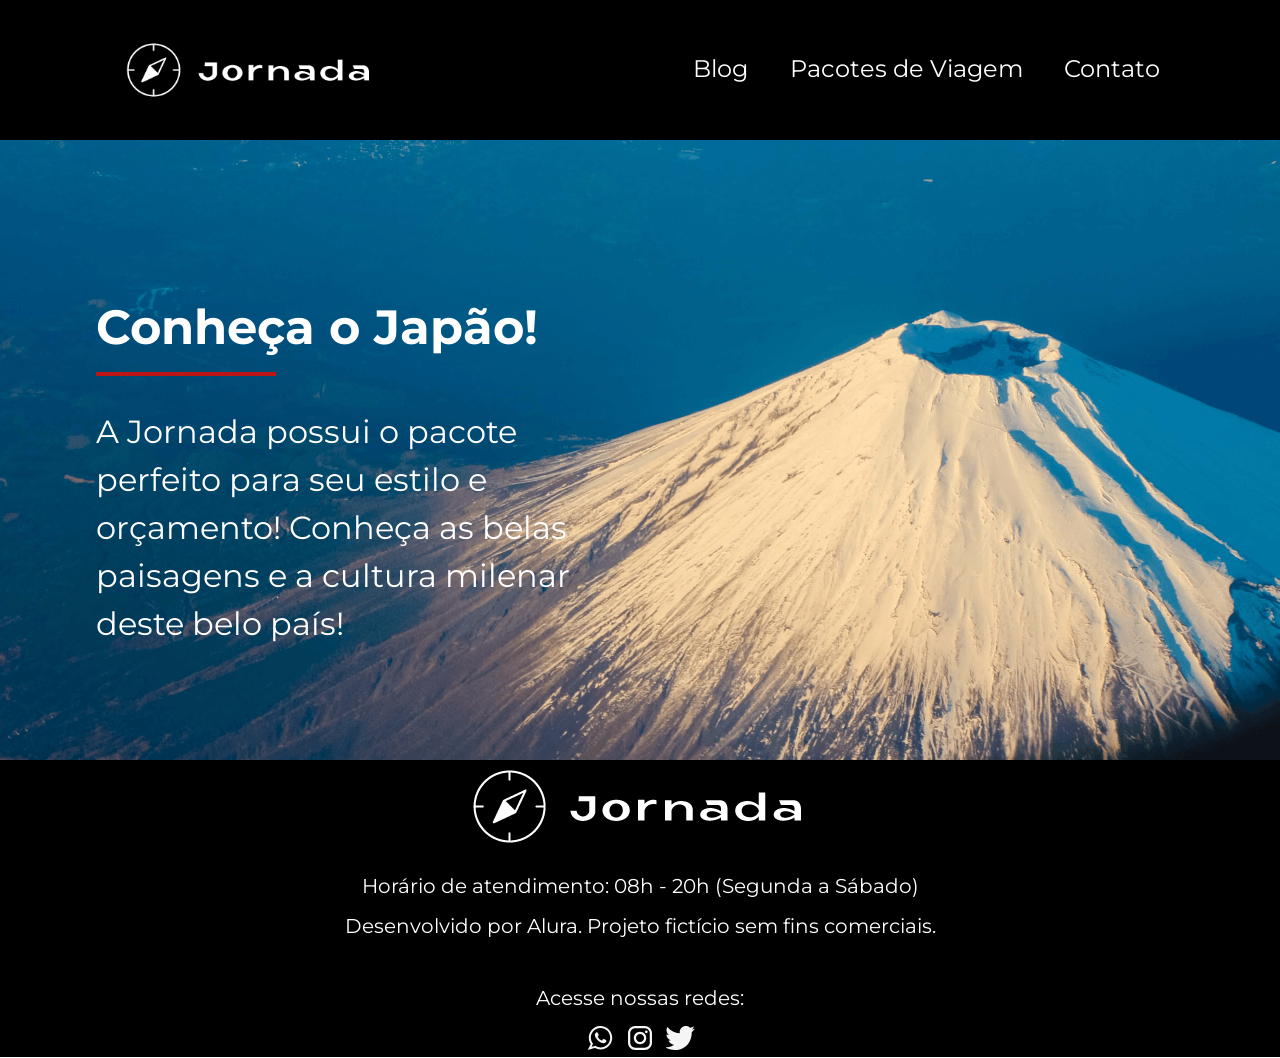
==== pacotes.html @ ea3b1d3c "Finaliza o hero mobile, tablet e desktop de Pacotes de Viagem, Conheca o Japao." ====
<!doctype html>
<html lang="en">
  <html lang="pt-BR">
    <head>
      <meta charset="UTF-8" />
      <meta name="viewport" content="width=device-width, initial-scale=1.0" />
      <meta
        name="description"
        content="Jornada Viagens, uma agência apaixonada por criar viagens inesquecíveis"
      />
      <meta name="og:title" content="Pacotes de Viagem" />
      <meta
        name="og:description"
        content="Jornada Viagens, uma agência apaixonada por criar viagens inesquecíveis"
      />
      <meta
        name="og:image"
        content="https://guilherme-fermino-de-souza.github.io/jornada-viagens/img/logo-jornada-viagens-branco.png"
      />
      <meta name="og:type" content="website" />
      <!-- <meta name="og:url" content="https://guilherme-fermino-de-souza.github.io/jornada-viagens"> -->

      <link rel="icon" href="favicon.svg" type="xml/svg" />
      <link rel="stylesheet" href="./css/style.css" />
      <title>Jornada Viagens</title>
    </head>
    <body>
      <header class="main-header">
        <a class="logo" href="index.html" title="Voltar para a página inicial">
          <img
            class="img-mobile"
            src="img/bussola-jornada-branca.png"
            alt="Bússola da logo Jornada Viagens na cor branca"
          />
          <img
            class="img-desktop"
            src="img/logo-jornada-branco.png"
            alt="Logo Jornada Viagens na cor branca"
          />
        </a>
        <div class="navigation-menu">
          <label for="menu">
            <img src="img/menu.png" alt="menu" />
          </label>
          <input type="checkbox" id="menu" hidden />
          <nav>
            <ul class="list-link">
              <li>
                <a href="blog.html" target="_blank" title="Acessar Blog"
                  >Blog</a
                >
              </li>
              <li>
                <a
                  href="pacotes.html"
                  target="_blank"
                  title="Acessar Pacotes de viagem"
                  >Pacotes de Viagem</a
                >
              </li>
              <li>
                <a href="contato.html" target="_blank" title="Acessar Contatos"
                  >Contato</a
                >
              </li>
            </ul>
          </nav>
        </div>
      </header>

      <section class="pacotes-hero">
        <div class="hero-img"></div>
        <div class="text-content">
          <div class="section-title">
            <h2>Conheça o Japão!</h2>
            <hr />
          </div>
          <h3>
            A Jornada possui o pacote perfeito para seu estilo e orçamento!
            Conheça as belas paisagens e a cultura milenar deste belo país!
          </h3>
        </div>
      </section>

      <footer class="main-footer">
        <div class="footer-content">
          <img
            src="img/logo-jornada-viagens-branco.png"
            alt="logo completo Jornada Viagens"
          />
          <p>Horário de atendimento: 08h - 20h (Segunda a Sábado)</p>
          <p>Desenvolvido por Alura. Projeto fictício sem fins comerciais.</p>
        </div>
        <div class="footer-social">
          <p>Acesse nossas redes:</p>

          <div class="socials">
            <a
              href="#"
              target="_blank"
              title="Entre em contato através do whatsapp do Jornada Viagens"
            >
              <img
                src="img/footer-icon-whatsapp.svg"
                alt="ícone do Whatsapp na cor branca"
              />
            </a>

            <a
              href="#"
              target="_blank"
              title="Acesse o Instagram do Jornada Viagens"
            >
              <img
                src="img/footer-icon-instagram.svg"
                alt="ícone do Instagram na cor branca"
              />
            </a>

            <a
              href="#"
              target="_blank"
              title="Acesse o Twitter do Jornada Viagens"
            >
              <img
                src="img/footer-icon-twitter.svg"
                alt="ícone do Twitter na cor branca"
              />
            </a>
          </div>
        </div>
      </footer>
    </body>
  </html>
</html>
---- css/style.css ----
@import url(global.css);
@import url(header.css);
@import url(hero.css);
@import url(offers.css);
@import url(categories.css);
@import url(destinations.css);
@import url(payments.css);
@import url(testmonials.css);
@import url(footer.css);
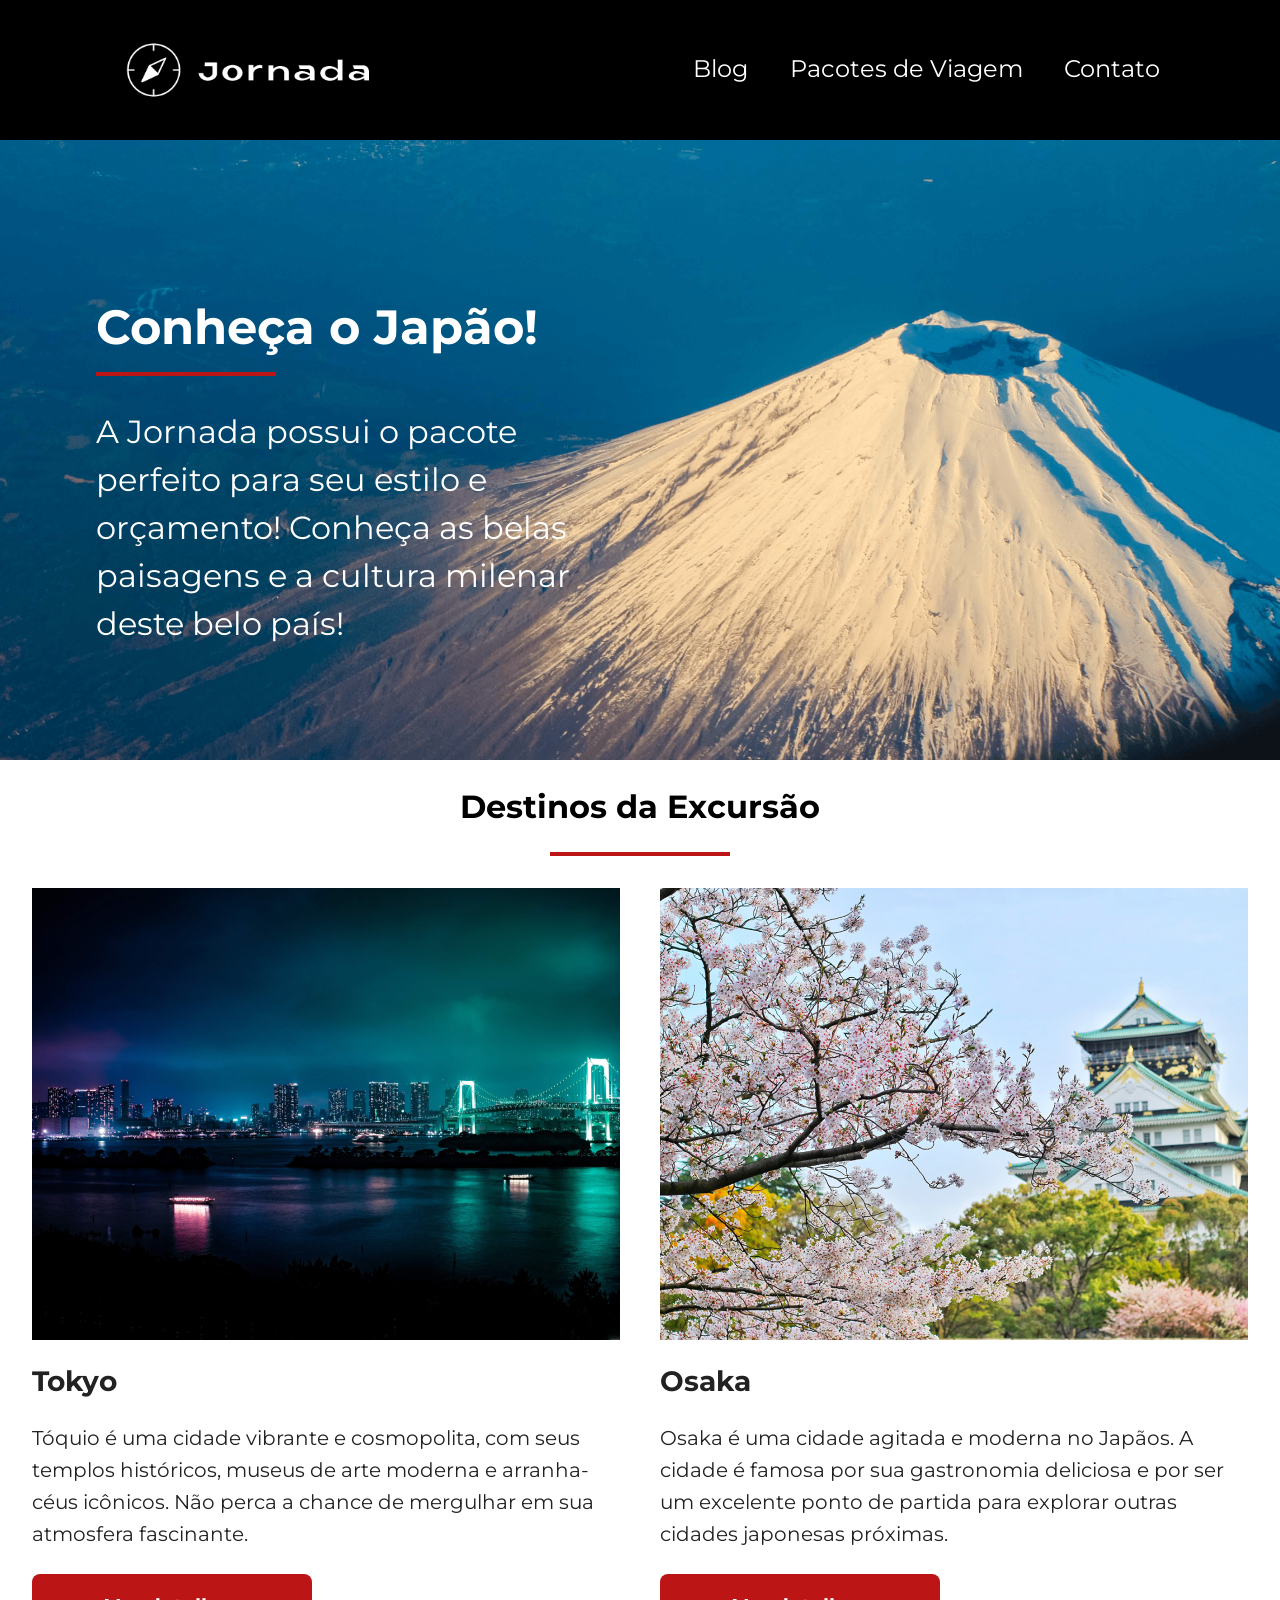
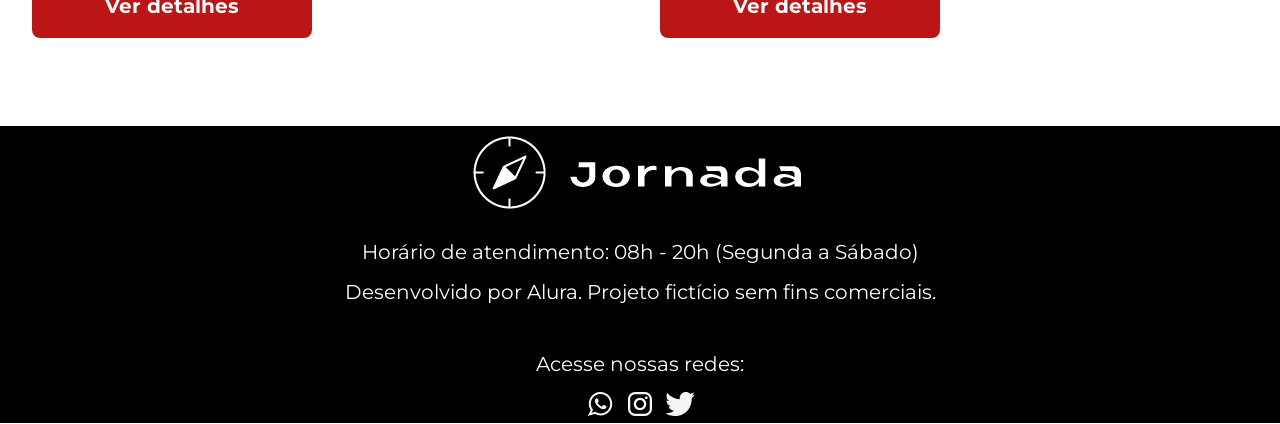
==== commit 5f7ef800: "Finaliza a parte mobile, desktop e tablet de Destinos da Excursao" ====
--- a/pacotes.html
+++ b/pacotes.html
@@ -82,6 +82,43 @@
         </div>
       </section>
 
+      <section class="destinations">
+        <div class="section-title">
+          <h2>Destinos da Excursão</h2>
+          <hr />
+        </div>
+        <div class="destination-items">
+          <article class="item">
+            <header>
+              <div class="img-item tokyo"></div>
+              <h3 class="content-title">Tokyo</h3>
+            </header>
+            <p class="content-text">
+              Tóquio é uma cidade vibrante e cosmopolita, com seus templos
+              históricos, museus de arte moderna e arranha-céus icônicos. Não
+              perca a chance de mergulhar em sua atmosfera fascinante.
+            </p>
+            <footer>
+              <a href="#" class="button">Ver detalhes</a>
+            </footer>
+          </article>
+          <article class="item">
+            <header>
+              <div class="img-item osaka"></div>
+              <h3 class="content-title">Osaka</h3>
+            </header>
+            <p class="content-text">
+              Osaka é uma cidade agitada e moderna no Japãos. A cidade é famosa
+              por sua gastronomia deliciosa e por ser um excelente ponto de
+              partida para explorar outras cidades japonesas próximas.
+            </p>
+            <footer>
+              <a href="#" class="button">Ver detalhes</a>
+            </footer>
+          </article>
+        </div>
+      </section>
+
       <footer class="main-footer">
         <div class="footer-content">
           <img
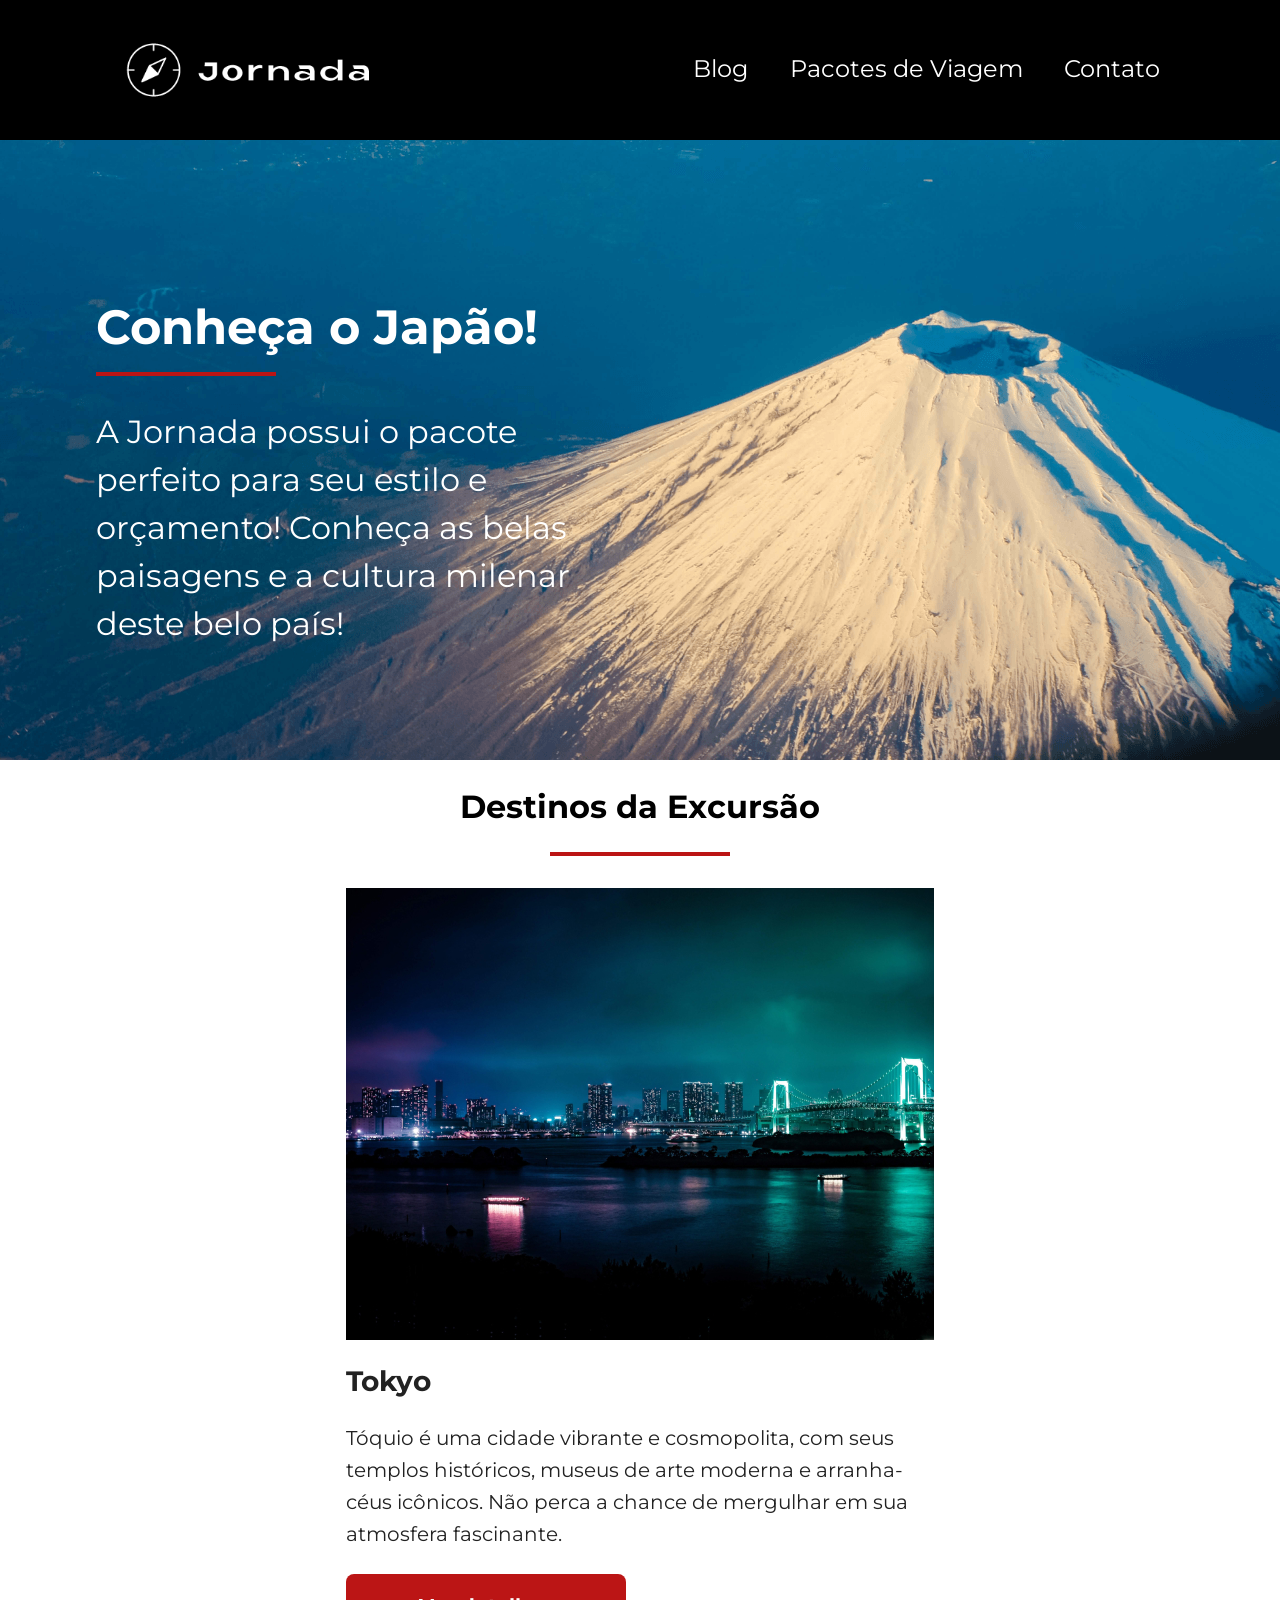
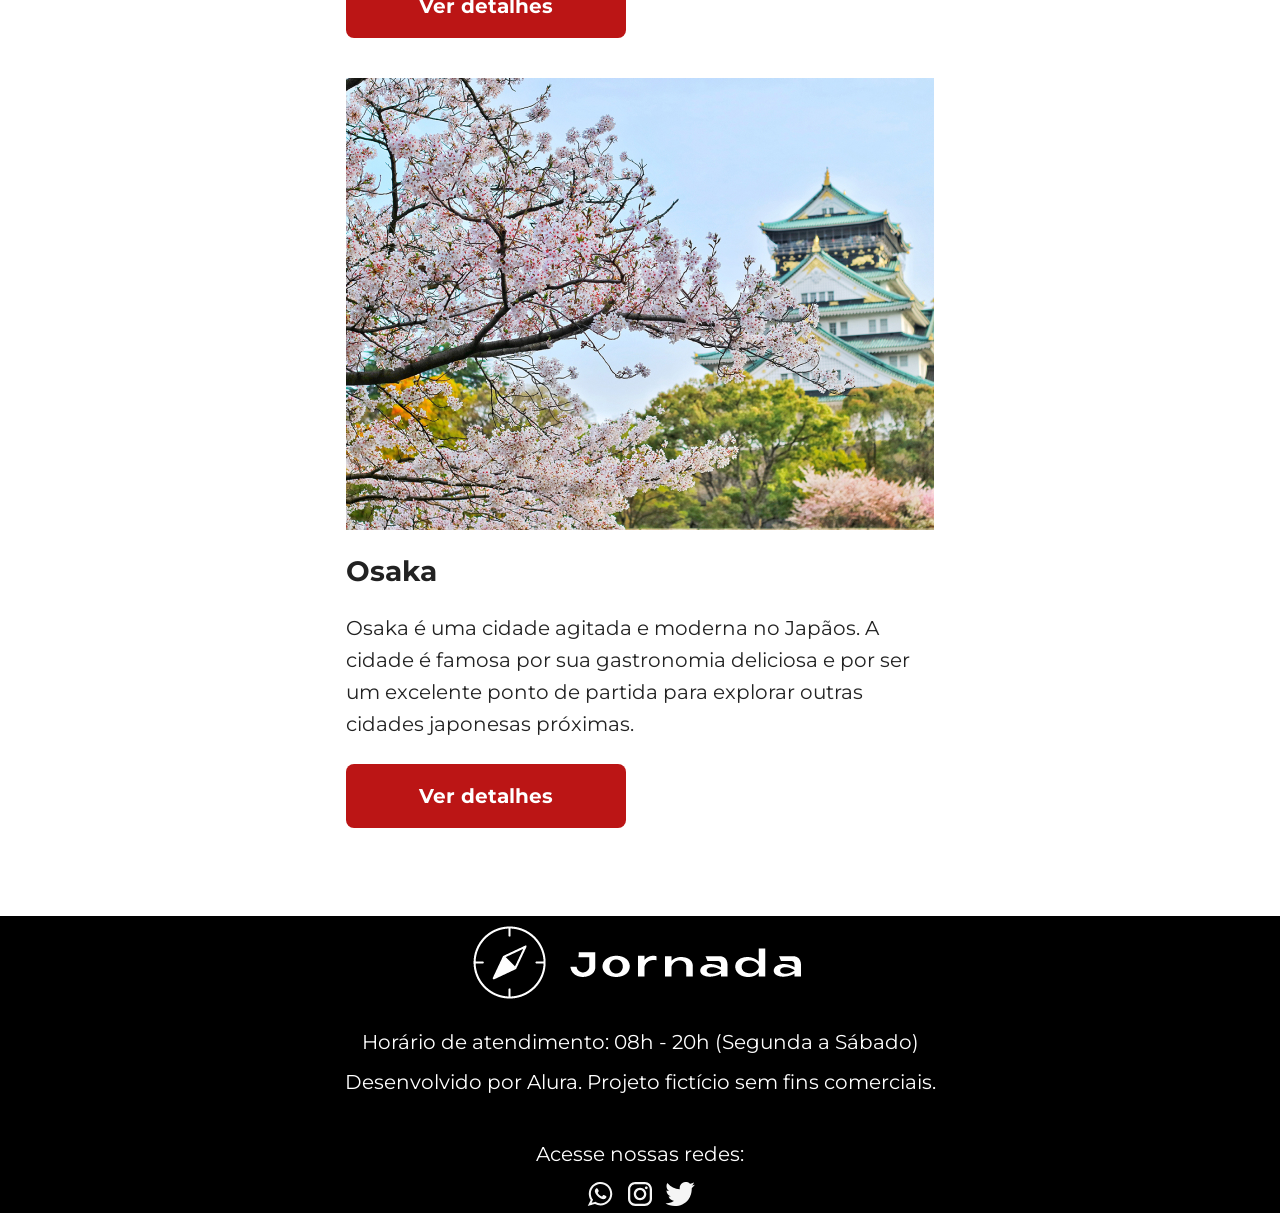
==== commit 69f29412: "Corrige problema de disposição de cards e adiciona base para Pagemento" ====
--- a/pacotes.html
+++ b/pacotes.html
@@ -119,6 +119,27 @@
         </div>
       </section>
 
+      <!-- <section class="payments">
+        <div class="section-title">
+          <h2>Pagamento</h2>
+          <hr />
+        </div>
+        <div class="content-container">
+          <div class="text-content">
+            <h3 class="content-title">Parcelamento em até 12x!</h3>
+            <p class="content-text">
+              Viaje pagando em até 12 parcelas no cartão, à vista no crédito com
+              5% de desconto ou no Pix com 10% de desconto!
+            </p>
+          </div>
+          <div class="image-gallery">
+            <div class="image first"></div>
+            <div class="image second"></div>
+            <div class="image thirdy colspan-2"></div>
+          </div>
+        </div>
+      </section> -->
+
       <footer class="main-footer">
         <div class="footer-content">
           <img
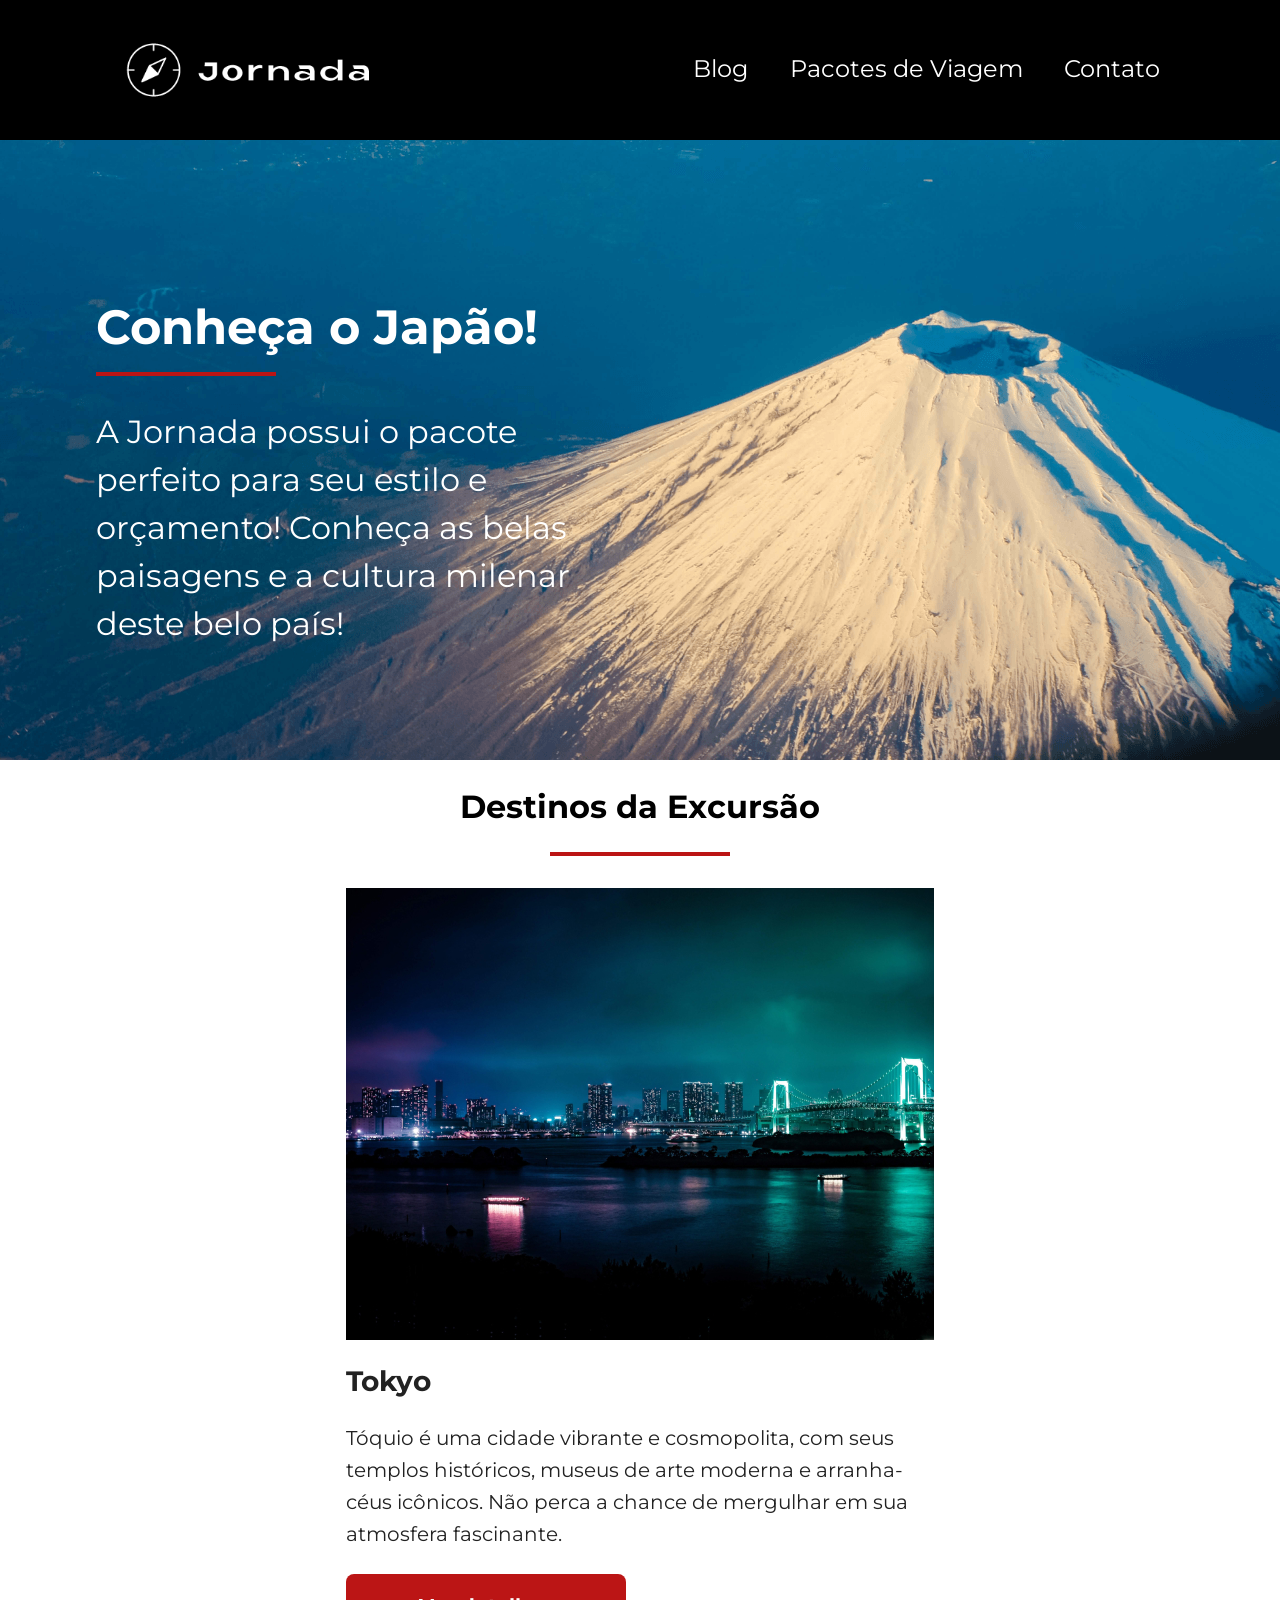
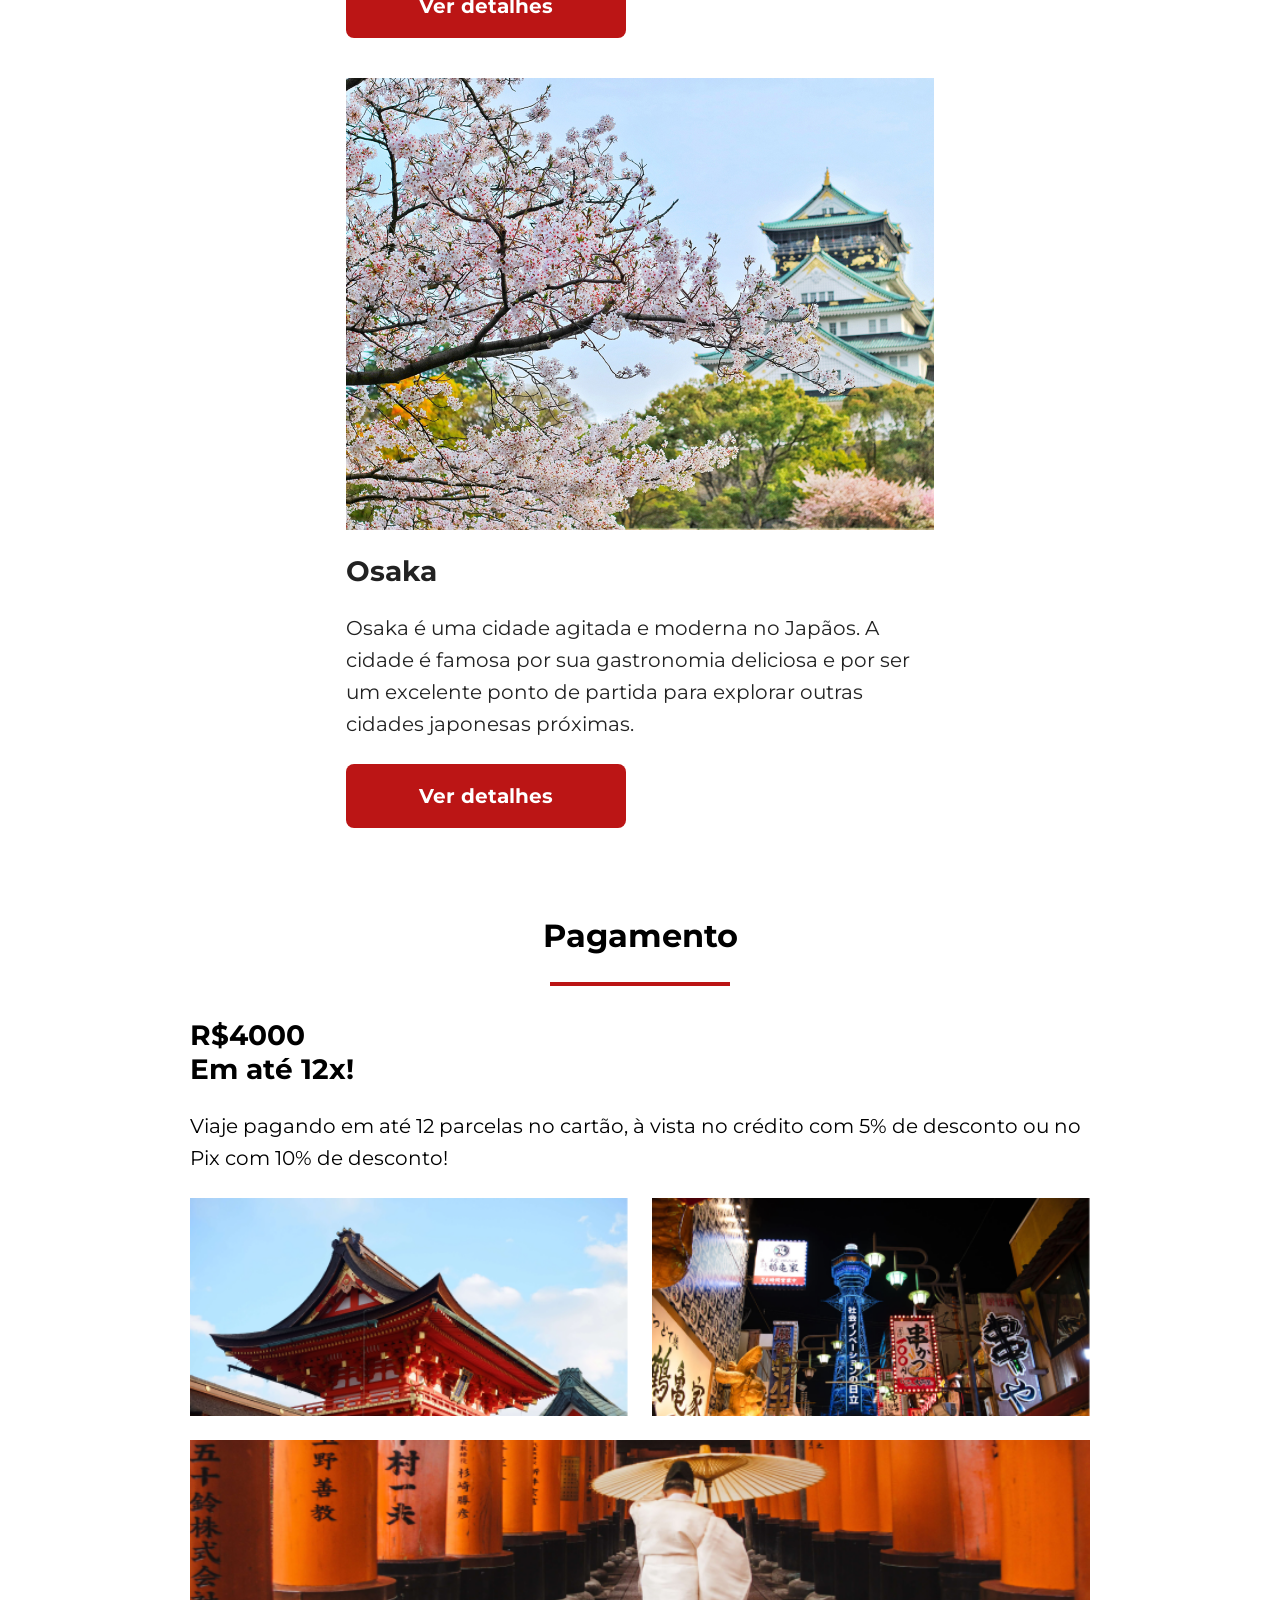
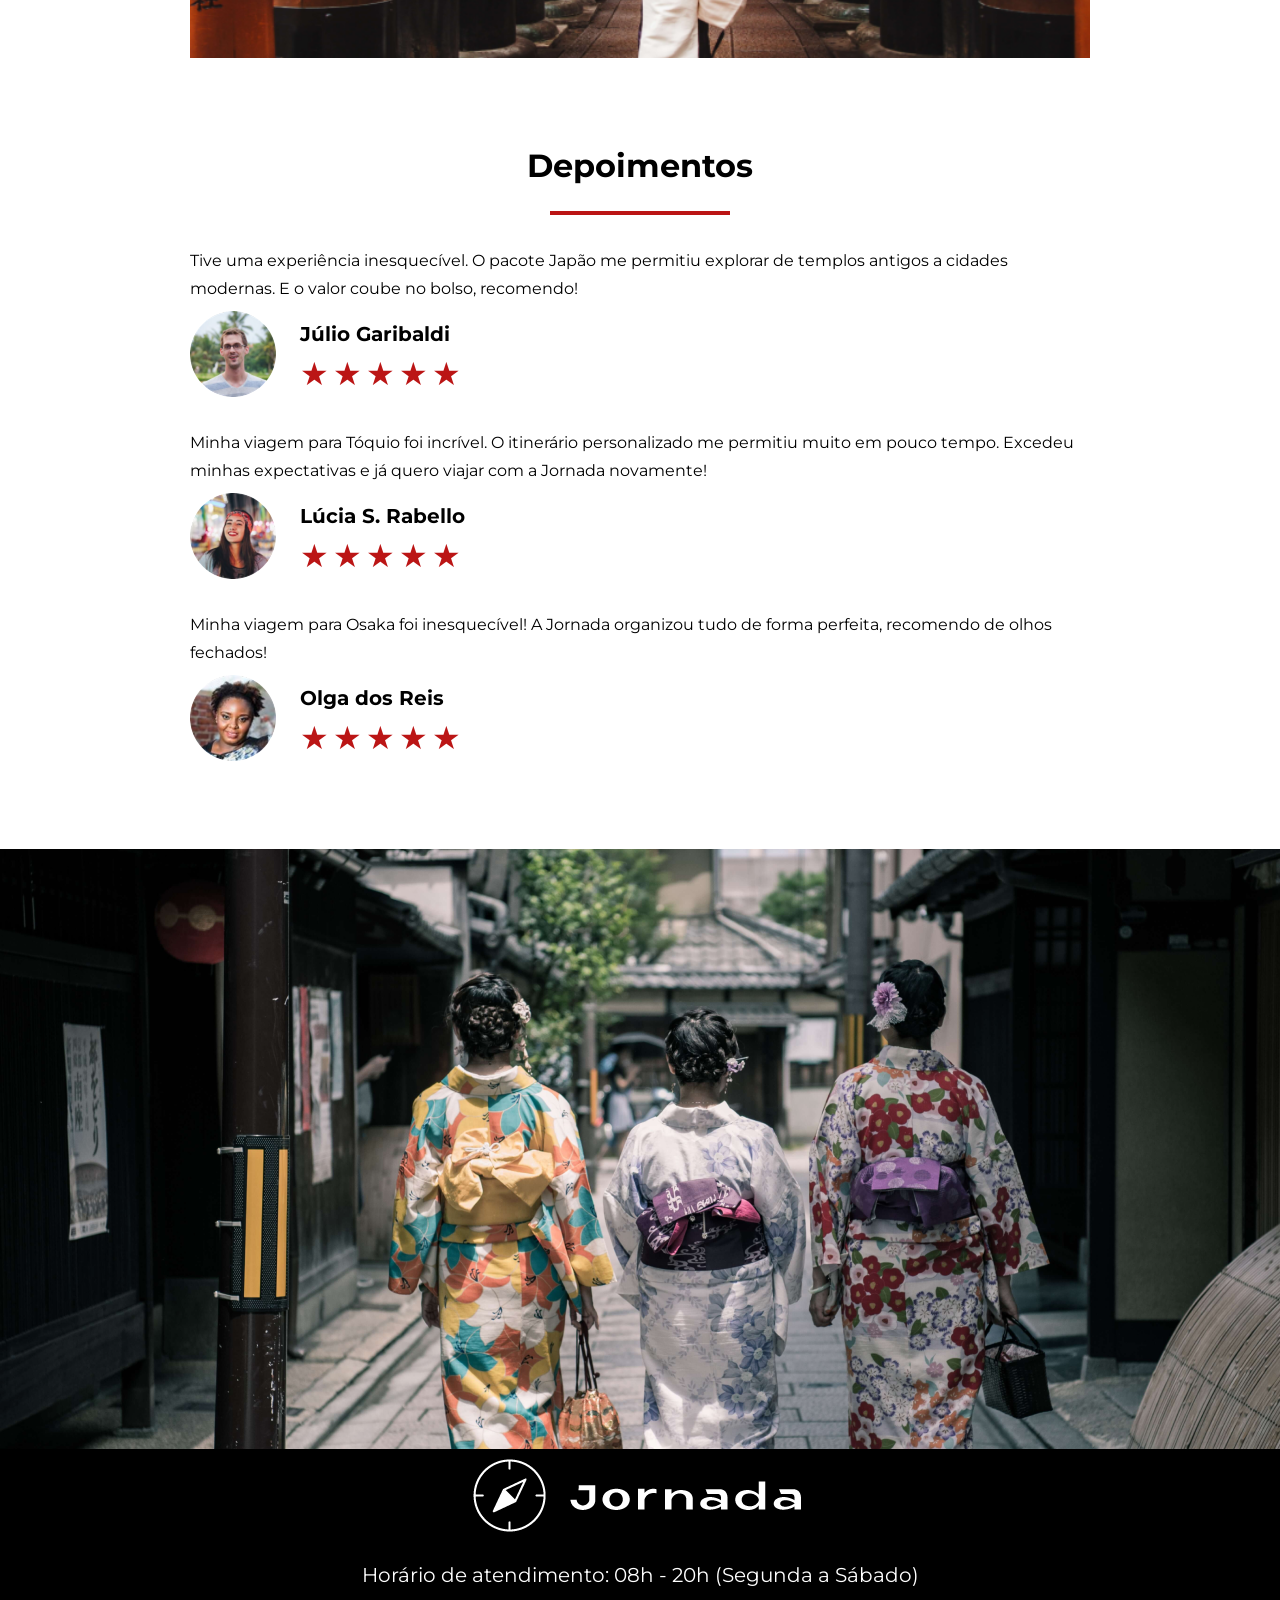
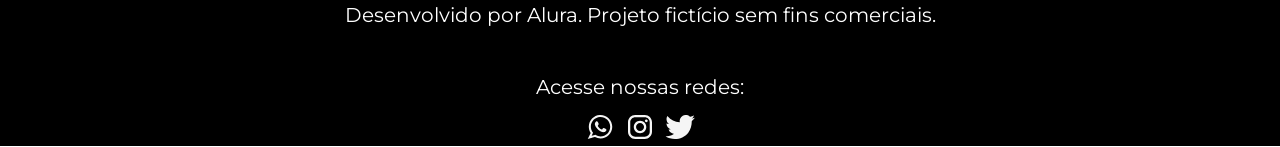
==== commit a7e70db8: "Finaliza a parte pacotes viagem" ====
--- a/pacotes.html
+++ b/pacotes.html
@@ -119,26 +119,113 @@
         </div>
       </section>
 
-      <!-- <section class="payments">
+      <section class="payments">
         <div class="section-title">
           <h2>Pagamento</h2>
           <hr />
         </div>
         <div class="content-container">
           <div class="text-content">
-            <h3 class="content-title">Parcelamento em até 12x!</h3>
+            <h3 class="content-title">R$4000 <br />Em até 12x!</h3>
             <p class="content-text">
               Viaje pagando em até 12 parcelas no cartão, à vista no crédito com
               5% de desconto ou no Pix com 10% de desconto!
             </p>
           </div>
           <div class="image-gallery">
-            <div class="image first"></div>
-            <div class="image second"></div>
-            <div class="image thirdy colspan-2"></div>
-          </div>
-        </div>
-      </section> -->
+            <div class="image package-first"></div>
+            <div class="image package-second"></div>
+            <div class="image package-thirdy colspan-2"></div>
+          </div>
+        </div>
+      </section>
+
+      <section class="testmonials">
+        <div class="section-title">
+          <h2>Depoimentos</h2>
+          <hr />
+        </div>
+        <div class="testmonial-container">
+          <article>
+            <header>
+              <p>
+                Tive uma experiência inesquecível. O pacote Japão me permitiu
+                explorar de templos antigos a cidades modernas. E o valor coube
+                no bolso, recomendo!
+              </p>
+            </header>
+            <footer>
+              <img
+                src="img/pacotes-testimonials-avatar-01.png"
+                alt="Imagem de perfil da cliente Júlio Garibaldi"
+              />
+              <div class="profile-content">
+                <h3>Júlio Garibaldi</h3>
+                <div class="rating">
+                  <span class="star">★</span>
+                  <span class="star">★</span>
+                  <span class="star">★</span>
+                  <span class="star">★</span>
+                  <span class="star">★</span>
+                </div>
+              </div>
+            </footer>
+          </article>
+          <article>
+            <header>
+              <p>
+                Minha viagem para Tóquio foi incrível. O itinerário
+                personalizado me permitiu muito em pouco tempo. Excedeu minhas
+                expectativas e já quero viajar com a Jornada novamente!
+              </p>
+            </header>
+            <footer>
+              <img
+                src="img/pacotes-testimonials-avatar-02.png"
+                alt="Imagem de perfil do cliente Lúcia S. Rabello"
+              />
+              <div class="profile-content">
+                <h3>Lúcia S. Rabello</h3>
+                <div class="rating">
+                  <span class="star">★</span>
+                  <span class="star">★</span>
+                  <span class="star">★</span>
+                  <span class="star">★</span>
+                  <span class="star">★</span>
+                </div>
+              </div>
+            </footer>
+          </article>
+          <article>
+            <header>
+              <p>
+                Minha viagem para Osaka foi inesquecível! A Jornada organizou
+                tudo de forma perfeita, recomendo de olhos fechados!
+              </p>
+            </header>
+            <footer>
+              <img
+                src="img/pacotes-testimonials-avatar-03.png"
+                alt="Imagem de perfil do cliente Olga dos Reis"
+              />
+              <div class="profile-content">
+                <h3>Olga dos Reis</h3>
+                <div class="rating">
+                  <span class="star">★</span>
+                  <span class="star">★</span>
+                  <span class="star">★</span>
+                  <span class="star">★</span>
+                  <span class="star">★</span>
+                </div>
+              </div>
+            </footer>
+          </article>
+        </div>
+      </section>
+
+      <section class="pacotes-bottom-hero">
+        <div class="hero-img"></div>
+      </section>
 
       <footer class="main-footer">
         <div class="footer-content">
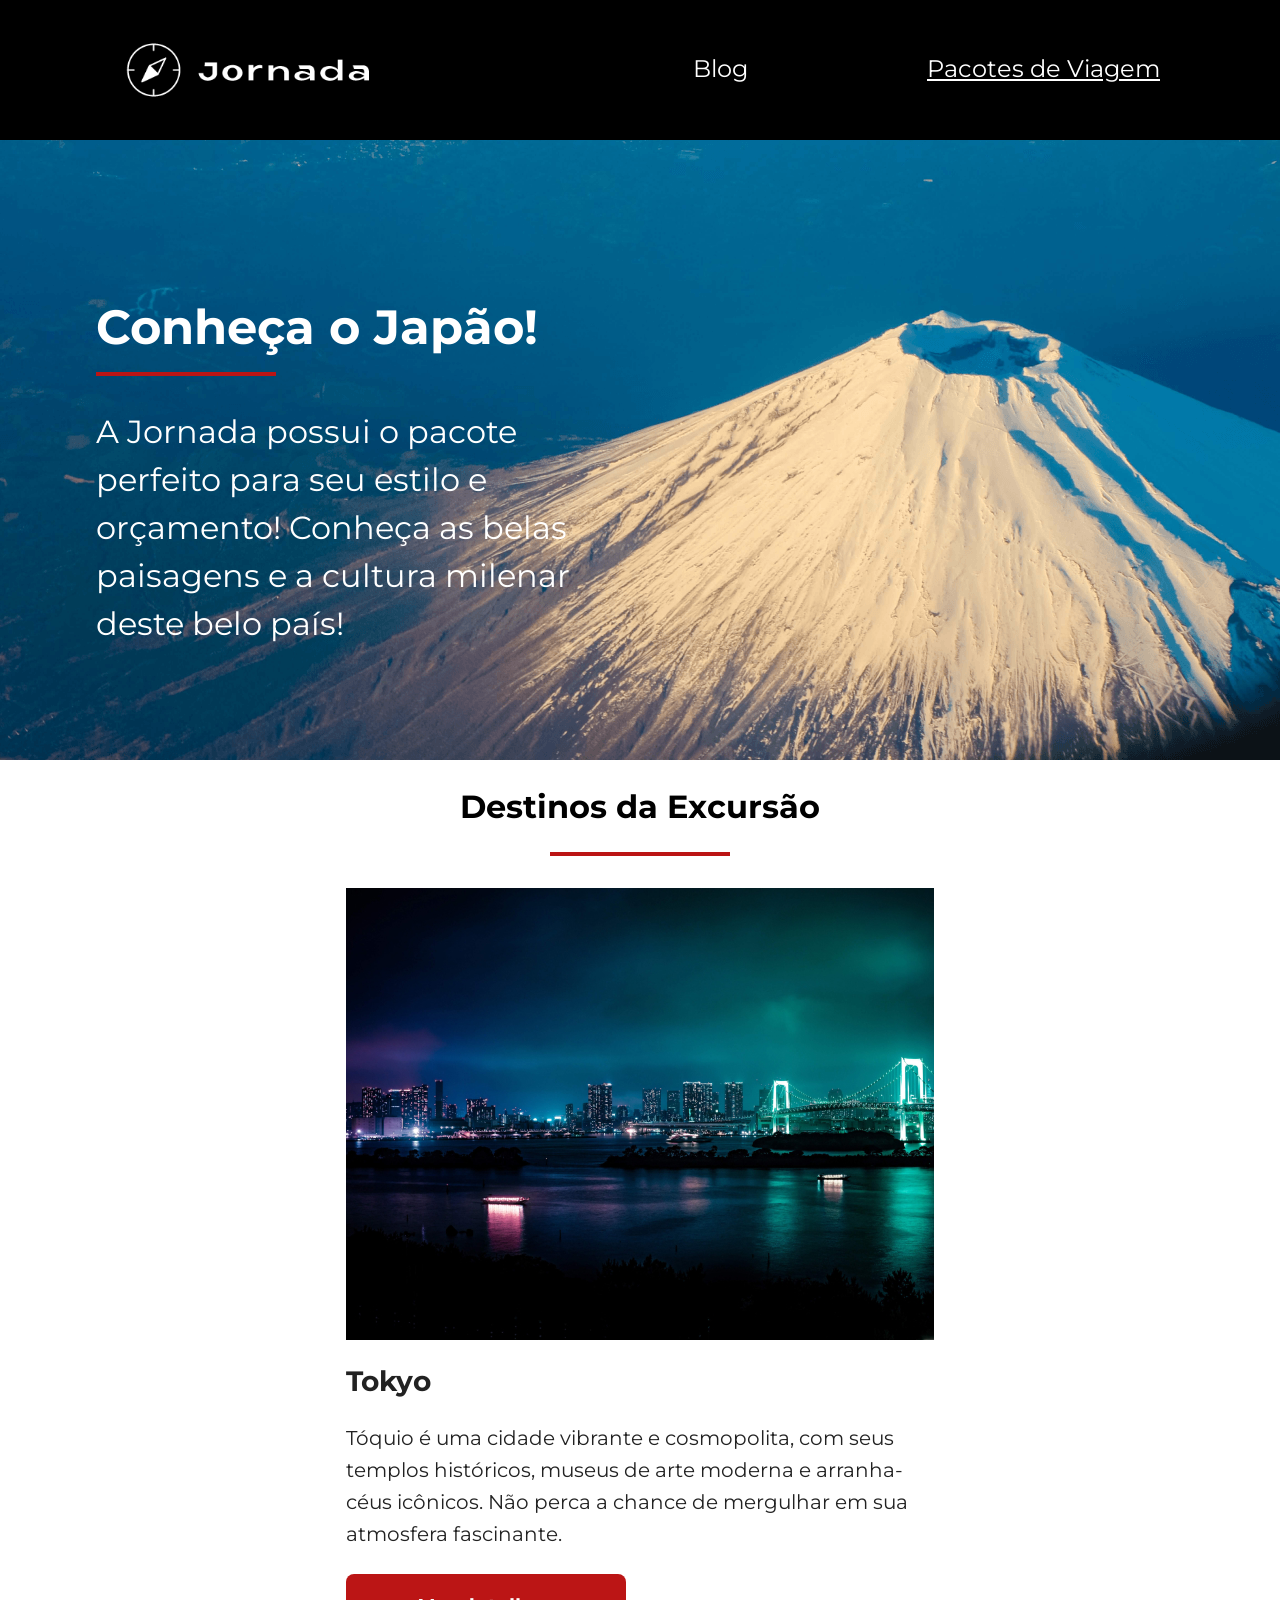
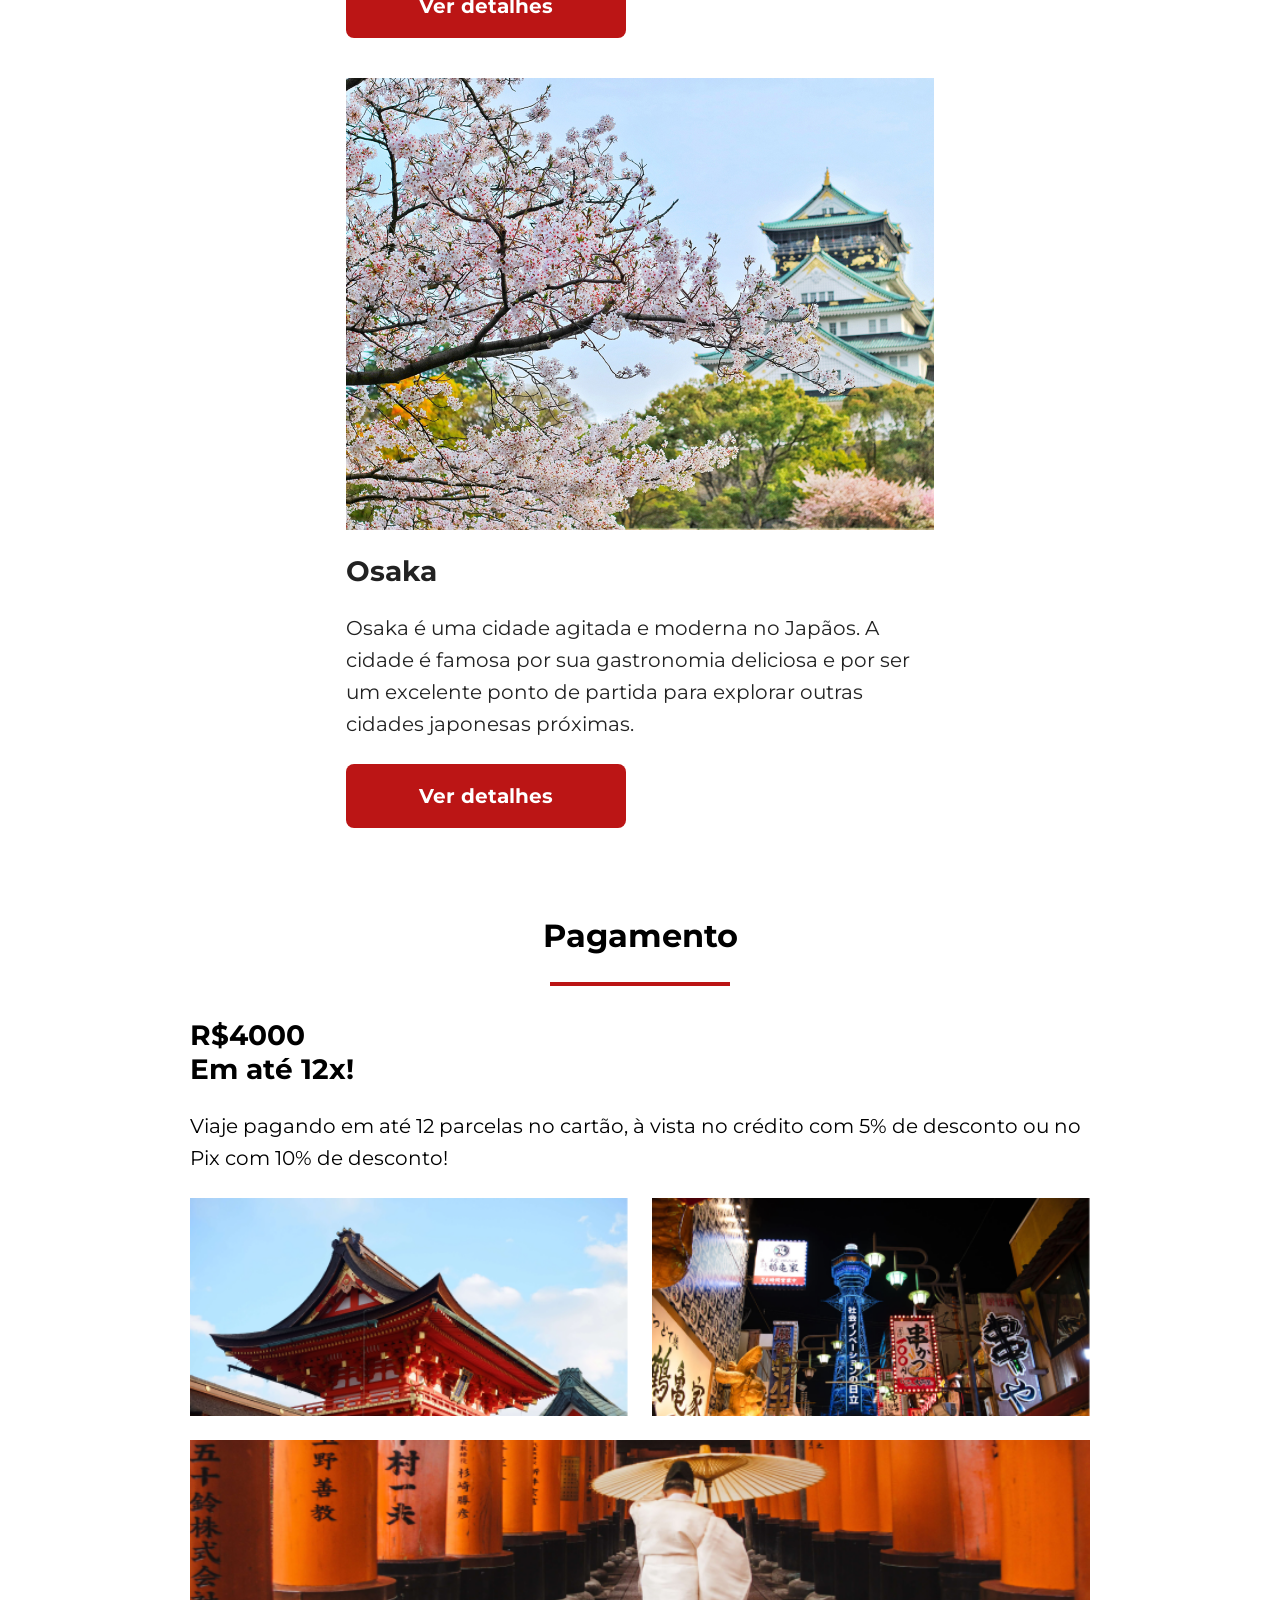
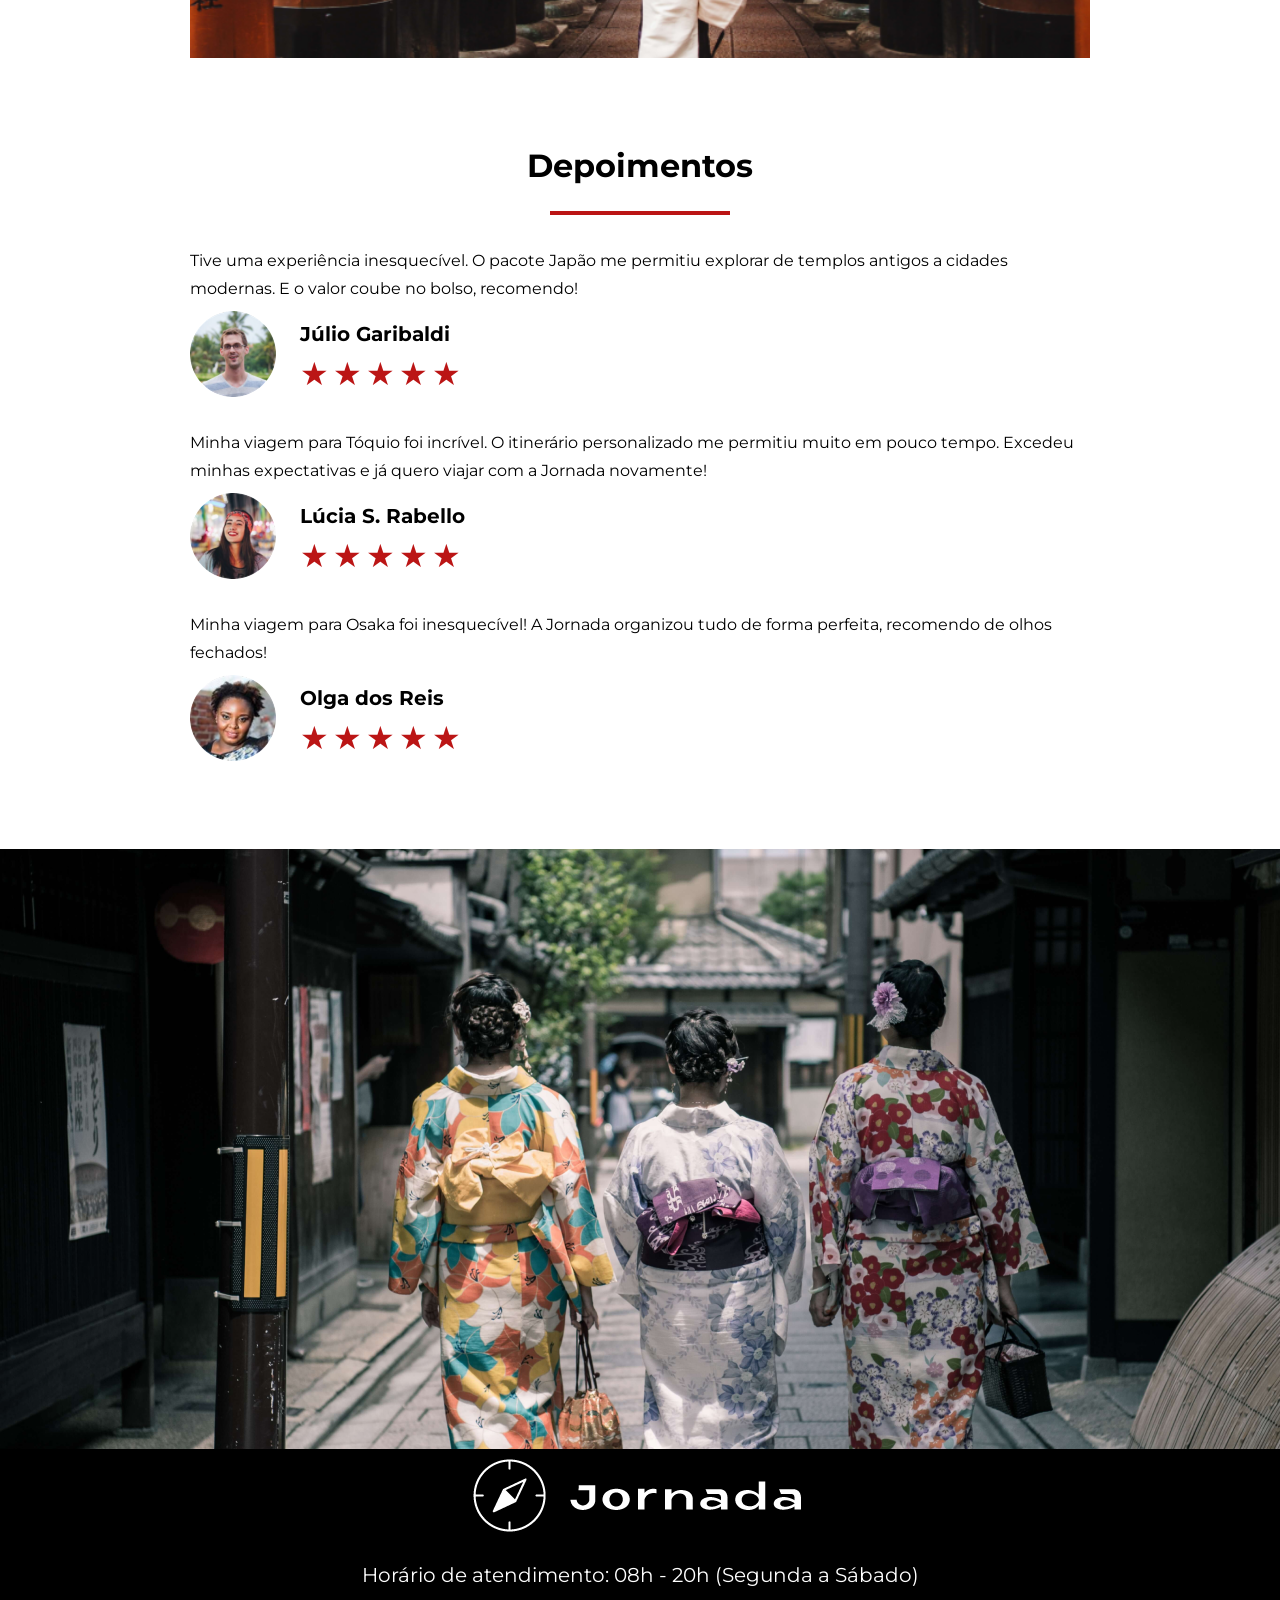
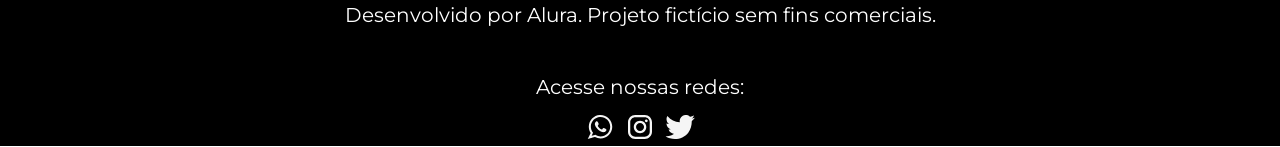
==== commit 6597a53b: "Finaliza o site" ====
--- a/pacotes.html
+++ b/pacotes.html
@@ -46,23 +46,19 @@
           <nav>
             <ul class="list-link">
               <li>
-                <a href="blog.html" target="_blank" title="Acessar Blog"
-                  >Blog</a
-                >
+                <a href="index.html" title="Acessar Blog">Blog</a>
               </li>
               <li>
                 <a
+                  class="active"
                   href="pacotes.html"
-                  target="_blank"
                   title="Acessar Pacotes de viagem"
                   >Pacotes de Viagem</a
                 >
               </li>
-              <li>
-                <a href="contato.html" target="_blank" title="Acessar Contatos"
-                  >Contato</a
-                >
-              </li>
+              <!--<li>
+                <a href="contato.html" title="Acessar Contatos">Contato</a>
+              </li>-->
             </ul>
           </nav>
         </div>
